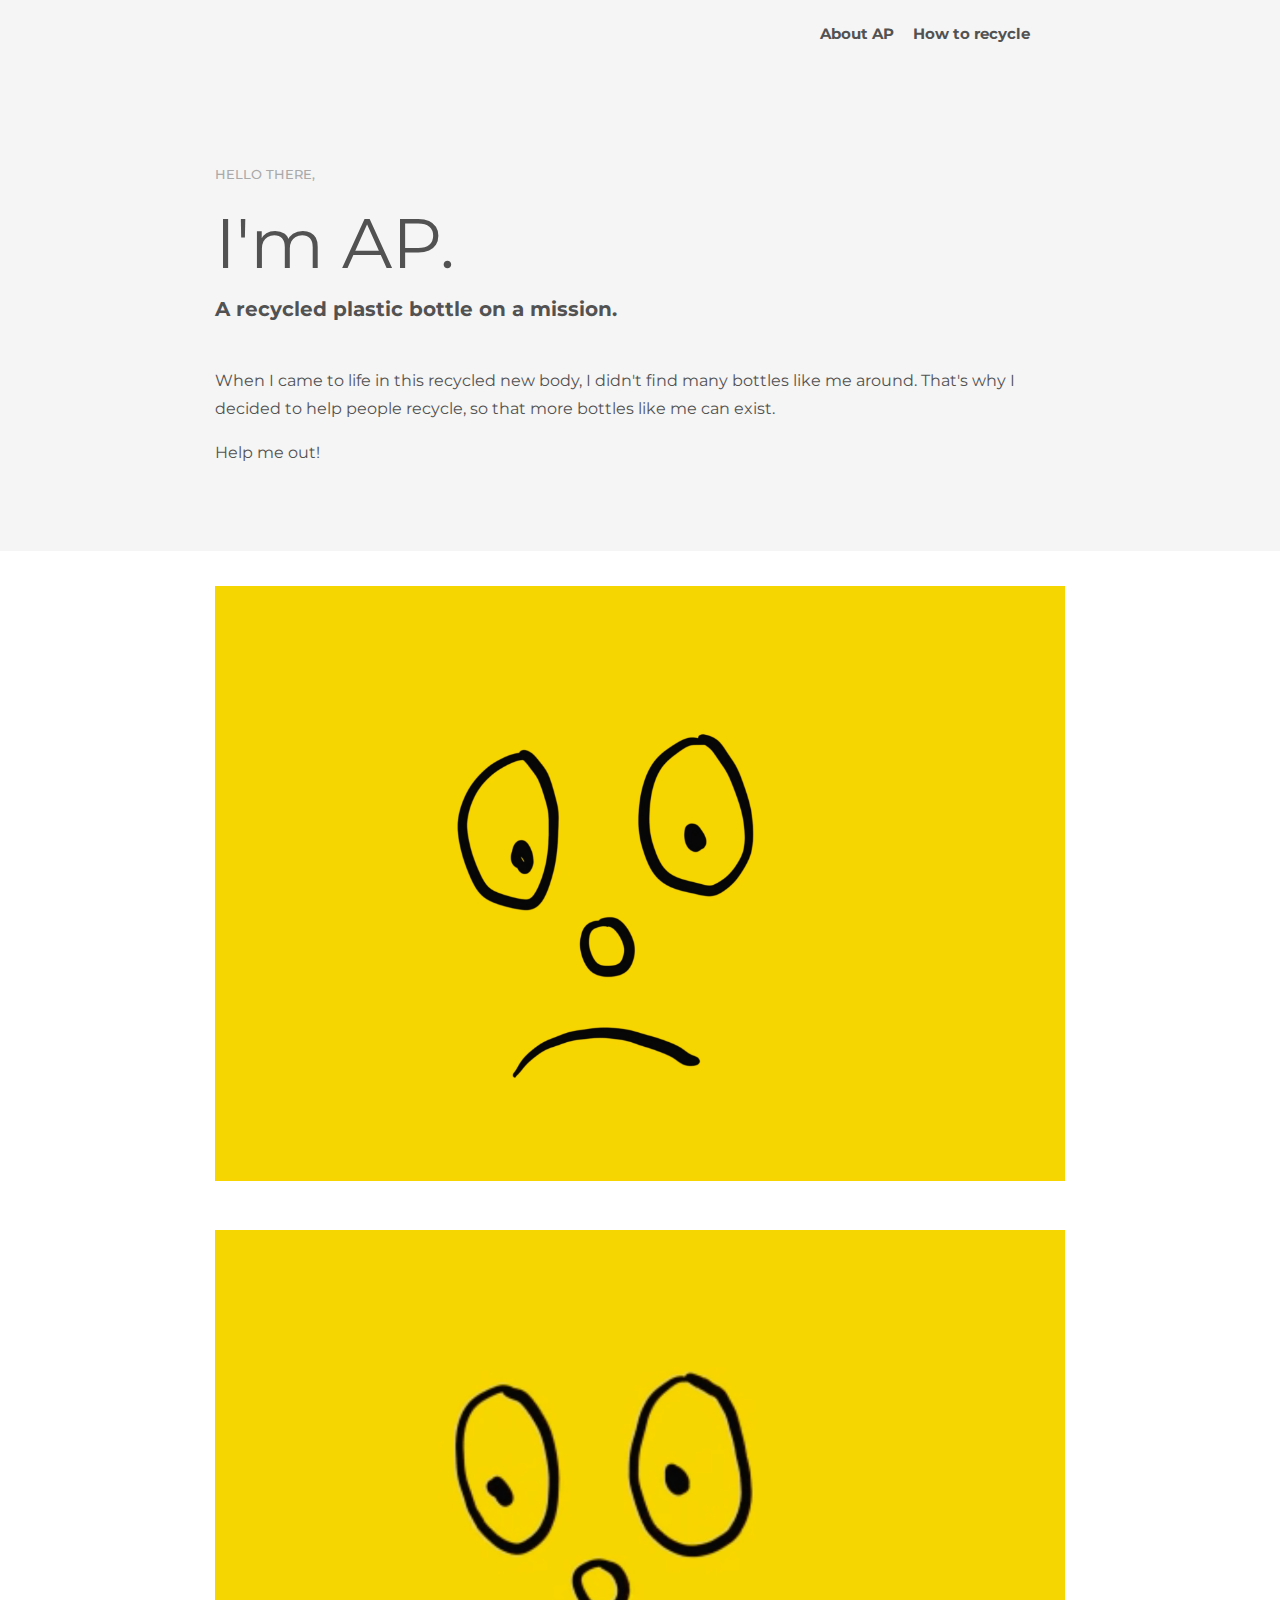
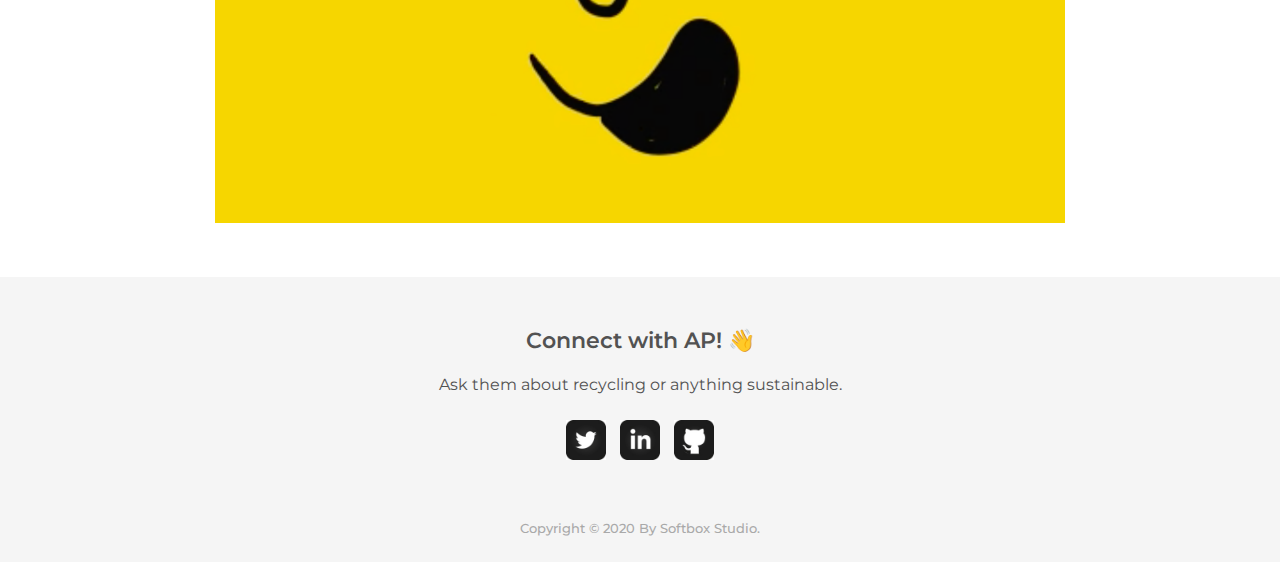
==== index.html @ f8be6249 "first draft" ====
<!DOCTYPE html>
<html lang="en">
  <head>
    <meta charset="UTF-8">
    <meta name="viewport" content="width=device-width, initial-scale=1.0">
    <title>AP The Recycled Bottle</title>
    <link href="https://fonts.googleapis.com/css?family=Montserrat:400,500,600, 700&display=swap" rel="stylesheet">
    <link rel="stylesheet" href="css/styles.css">
    <link rel="icon" href="images/browser-icon.jpg">
  </head>
  <body>
    <main>  
        
      <!-- ***************  Home  **************** -->
      <header>
        <div class="content-wrap-nav">
          <nav class="nav-global" data-nav>
            <a href="index.html#work" ><b>About AP</b></a>
            <a href="about.html"><b>How to recycle</b></a>
          </nav>
        </div>
        <div class="content-wrap-header">
          <h5>HELLO THERE,</h5>
          <h1>I'm AP.</h1>
          <h2>A recycled plastic bottle on a mission. </h2>
          <br>
          <p>When I came to life in this recycled new body, I didn't find many bottles like me around. That's why I decided to help people recycle, so that more bottles like me can exist.</p>
          <p>Help me out! </p>
          <br>
<!--
            <section class="btn">
                    <div>
                        <a href="images/CV.pdf" target="_blank"><b>Download Resume</b></a>
                </div>
            </section>
-->
        </div>
      </header>
        
      <!-- ************ PRESENTING AP  ************** -->
      <section class="projects" id="work">
        <div class="content-wrap-body divider" >
<!--          <h5>RECENT WORK</h5>-->

          <!-- Project 1 -->
          <section class="projects img">
                <a href="project1.html">
                  <img src="images/sad.png"  alt>
                </a> 
          </section>
          <!-- Project 2 -->
        
          <section class="projects img">
            <a href="project2.html">
              <img src="images/enthusiast.png" alt>
            </a>
          </section>
            
          <!-- Project 3 -->
<!--
          <section class="projects img">
            <a href="project3.html">
              <img src="images/project3.jpg"  alt>
            </a>
          </section>
            
           Project 4 
          <section class="projects img">
            <a href="project4.html">
              <img src="images/project4.jpg" alt>
            </a>
          </section>    
-->
        </div>
      </section>
      <footer class="footer">
        <div>
          <h4>Connect with AP! 👋 </h4>
          <p>Ask them about recycling or anything sustainable. </p>
          <ul class="list-reset-inline">
            <li>
              <a href="https://www.twitter.com/beatrice_neacsu" target="_blank">  
                  <img src="images/twitter.jpg" alt>
              </a>
            </li>
          <li>
            <a href="https://www.linkedin.com/in/beatriceneacsu/" target="_blank">
              <img src="images/linkedin.jpg" alt>
            </a>
          </li>
          <li>
            <a href="https://github.com/beatricene" target="_blank">
               <img src="images/github.jpg" alt>
            </a>
            </li>
          </ul>
          <h5>Copyright &copy; 2020 By Softbox Studio.</h5>
        </div>
      </footer>
    </main>
  </body>
</html>
---- css/styles.css ----
/* Home
------------------------------------*/
html {
  box-sizing: border-box;
}

#work {
   margin: auto; 
}

*, *:before, *:after {
  box-sizing: inherit;
}

body {
  color: #525252;
  margin: 0;
  padding: 0;
  font-family: 'Montserrat', sans-serif;
  font-size: 16px;
  line-height: 28px;
  font-weight: 400;
}

h1 {
  font-size: 70px;
  line-height: 1;
    color: #525252;
}

h1 {
  font-family: 'Montserrat', sans-serif;
  font-weight: 400;
  margin: 0;
}

h2 {
  font-size: 20px;
  color: #525252;
  margin-bottom: 0;
}

h3 {
 color: #525252;
  margin-bottom: 0;
}

h4 {
  font-weight: 600;
  font-size: 22px;
  margin: 0;
}

h5 {
    color: #A9A9A9;
    margin: 0;
    padding-bottom: 20px;
    font-weight: 500;
}

h6 {
    color: #525252;
    margin: 0;
    padding-top: 0px; 
    font-size: 14px;
    font-weight: 500;
}

p {
  margin: 4;
}

.content-wrap-nav {
  width: 100%;
  margin: 0 auto;
  padding: 20px 0;
  padding-bottom: 35px;
  position: fixed;
  top: 0;
  background: #f5f5f5;
}
    
.content-wrap-header {
  max-width: 850px;
  width: 85%;
  margin: 0 auto;
  padding: 40px 0;
  padding-top: 160px;
}

.content-wrap-body {
  max-width: 850px;
/*  width: 85%;*/
  margin: 0 auto;
  padding: 20px 0;
}

.item-details h3 + p {
  font-style: italic;
}
.item-details h3 ~ p {
  margin: 0;
}
.divider > section {
  border-bottom: none;
  padding: 15px 0;
  padding-bottom: 25px;
}

.divider > section:last-of-type {
  border-bottom: none;
}

.nav-global {
  font-family: 'Montserrat', sans-serif;
  font-weight: 400;
  margin-right: 250px;
  text-align: right;
  -webkit-transition: top .25s linear;
  transition: top .25s linear;
  font-size: 15px;
}

.nav-global a {
font-weight: 500;
    display: inline-block;
  padding-left: 15px;
  text-decoration: none;
  line-height: 1.1;
  color: #525252;
}

.nav-global a:hover {
  color: #A9A9A9;
}

.nav-global a:hover:after {
  width: 100%;
}

.li {
  list-style-type: none;
  margin-left: 250px;
  margin-top: -35px;
  margin-bottom: -20px;
  text-align: left;
  font-size: 17px;
  font-family: 'Montserrat', sans-serif;
  font-weight: 400;
}

.li a{
    font-weight: 500;
    line-height: 1.1;
    color: #525252;
    text-decoration: none;
    padding-bottom: 0;
}

.btn {
  background: #E16262;
  text-decoration: none;
  padding: 10px;
  border-radius: 4px;
  display: inline-block;
}

.btn:hover {
  background: #ea9191;
}

.btn a {
    text-decoration: none;
    color: #ffffff;
    font-size: 14px;
}

header {
  background: #f5f5f5;
}


/* Work
------------------------------------*/
.projects {
  background: #ffffff;
}

.project-item {
  overflow: hidden;
  width: 850px;
}

.projects img {
  max-width: 100%;
  height: auto;
}


/* Footer
--------------------------------------*/

.footer {
    background: #f5f5f5;
    padding-bottom: 20px;
    padding-top: 50px;
    text-align: center;
}

.list-reset-inline {
  margin: 0;
  padding: 0;
  list-style-type: none;
}

.list-reset-inline li {
  display: inline-block;
}

.footer img {
    width: 40px;
    margin: 5px;  
}

.footer h5 {
    padding-bottom: 0px;
    padding-top: 40px;
    margin-bottom: 0px;
}

/* About
--------------------------------------*/

.grid-about {
  background: #ffffff;
  width: 60%;
  margin: 0 auto;
  display: grid;
  grid-template-columns: 1.5fr 1fr;
  padding-top: 20px;
  grid-column-gap: 55px;
}

.grid-about h3 {
    color: #E16262;
    font-weight: 600;
    font-size: 22px;
    padding-bottom: 18px;
    margin: 0;
    padding-top: 20px;
}

.grid-about h4 {

  margin: 0;
  padding-top: 15px;
  font-size: 16px;
  
}

.grid-about h5 {
    color: #A9A9A9;
    margin: 0;
    padding-bottom: 0px;
}

.grid-about p {
    padding: 0;
    margin: 0;
}

.content-wrap-about {
  max-width: 850px;
  width: 85%;
  margin: 0 auto;
  padding: 40px 0;
  padding-top: 20px;
}


/* Projects
--------------------------------------*/

.content-wrap-projects {
  max-width: 850px;
  margin: 0 auto;
  padding: 20px 0;
}

.content-wrap-projects h1 {
   font-size: 35px; 
   font-weight: 600;
   padding-top: 50px;
   padding-bottom: 20px;
}

.content-wrap-projects h2 {
   color: #A9A9A9;
   margin: 0;
   padding-top: 20px;
   padding-bottom: 10px;
   font-size: 15px;
   font-weight: 600;
}

.content-wrap-projects p {
   margin: 0;
   padding-bottom: 40px;
    
}


/* Project 1
--------------------------------------*/

.content-wrap-project1 {
  background: #EE6965;
  width: 100%;
  margin: 0 auto;
  padding: 40px 0;
  padding-top: 40px;
}

.content-wrap-project1 img {
  max-width: 60%;
  padding-top: 80px;
  display: block;
  margin-left: auto;
  margin-right: auto;
}

.content-wrap-projects video{
    max-width: 1000px;
    max-height: 500px;
    display: block;
    margin-left: auto;
    margin-right: auto;
    padding-bottom: 30px;
}

.content-wrap-projects img{
    max-width: 100%;
    display: block;
    padding-bottom: 30px;


}
/* Project 2
--------------------------------------*/

.content-wrap-project2 {
  background: #333663;
  width: 100%;
  margin: 0 auto;
  padding: 40px 0;
  padding-top: 40px;
}

.content-wrap-project2 img {
  max-width: 60%;
  padding-top: 80px;
  display: block;
  margin-left: auto;
  margin-right: auto;
}


/* Project 3
--------------------------------------*/

.content-wrap-project3 {
  background: #f9e75f;
  width: 100%;
  margin: 0 auto;
  padding: 40px 0;
  padding-top: 40px;
}

.content-wrap-project3 img {
  max-width: 60%;
  padding-top: 80px;
  display: block;
  margin-left: auto;
  margin-right: auto;
}


/* Project 4
--------------------------------------*/

    
#processing-image {
    width: 500px;
    padding-bottom: 30px;
    display: block;
    margin-left: auto;
    margin-right: auto;
    }

.processing {
    width: 600px;
    height: 600px;
    display: block;
    margin-left: auto;
    margin-right: auto;
    }

.content-wrap-project4 {
  background: #565151;
  width: 100%;
  margin: 0 auto;
  padding: 40px 0;
  padding-top: 40px;
}

.content-wrap-project4 img {
  max-width: 60%;
  padding-top: 80px;
  display: block;
  margin-left: auto;
  margin-right: auto;
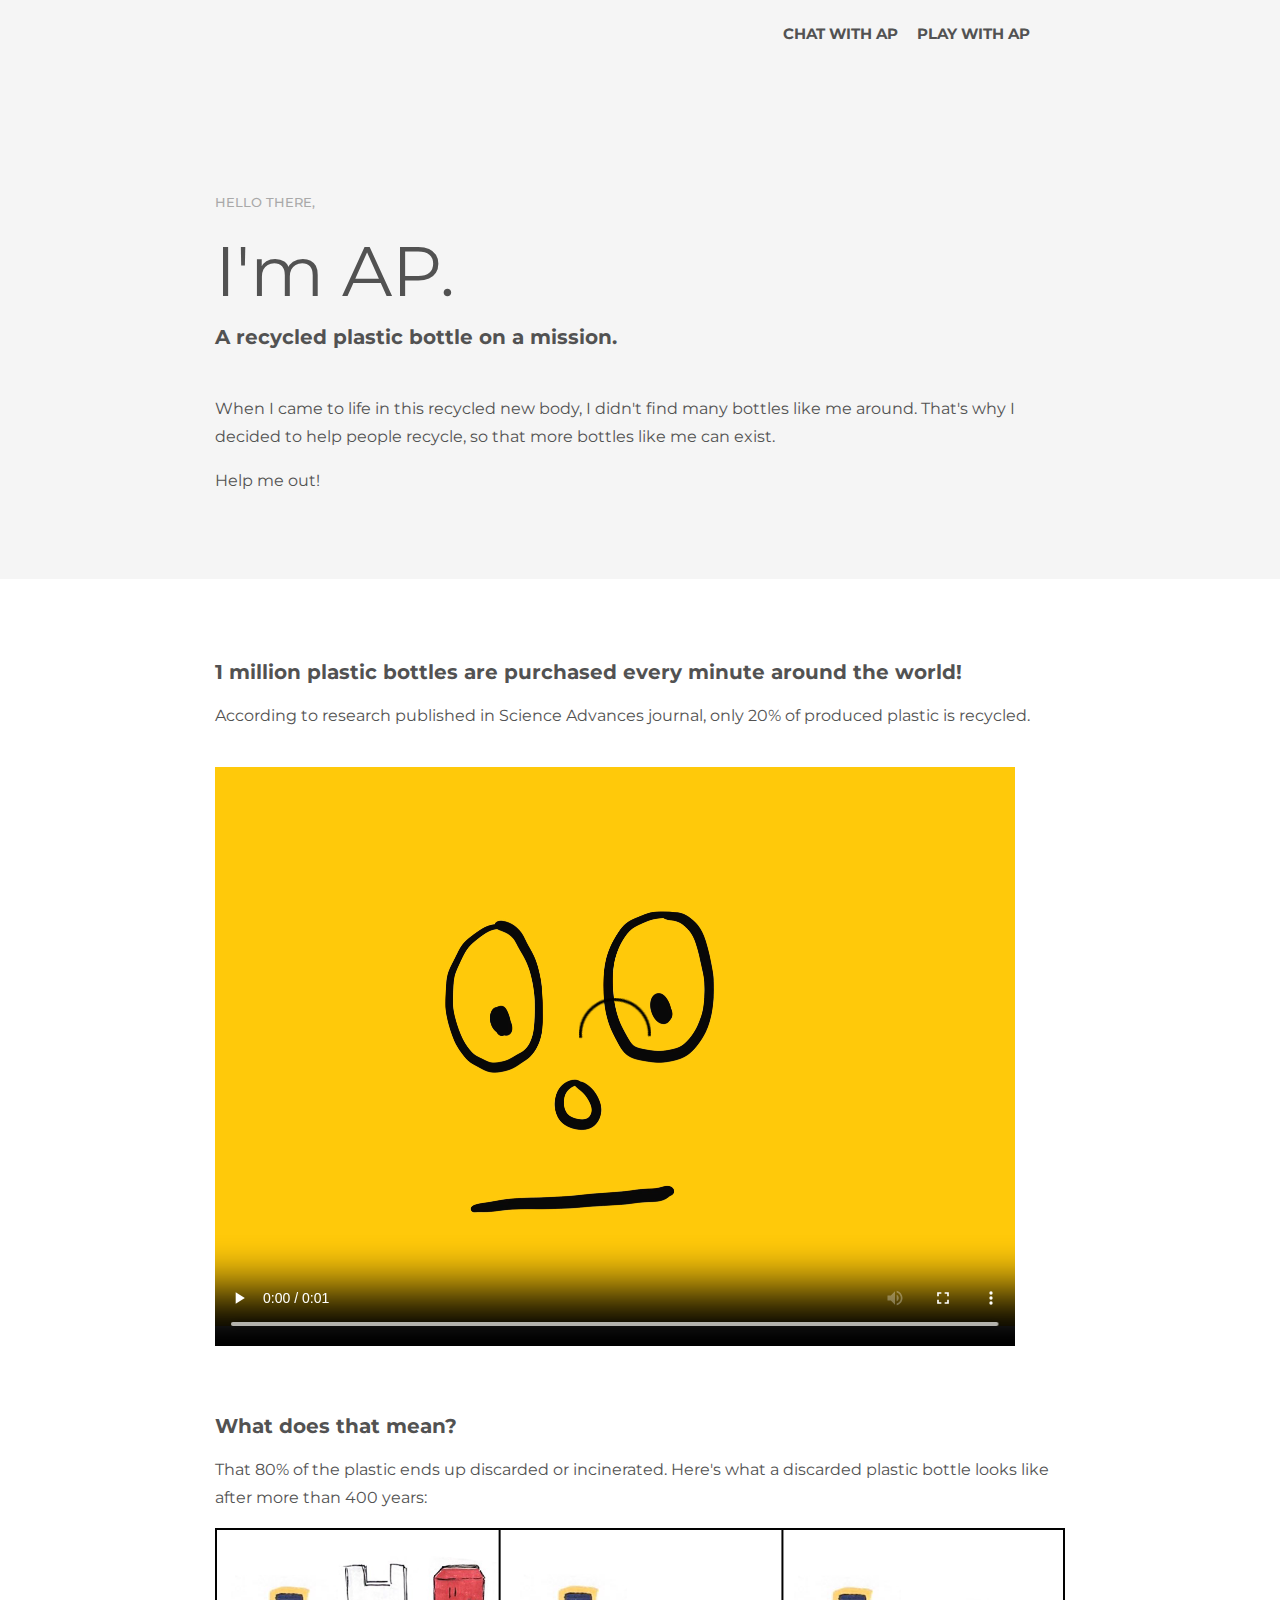
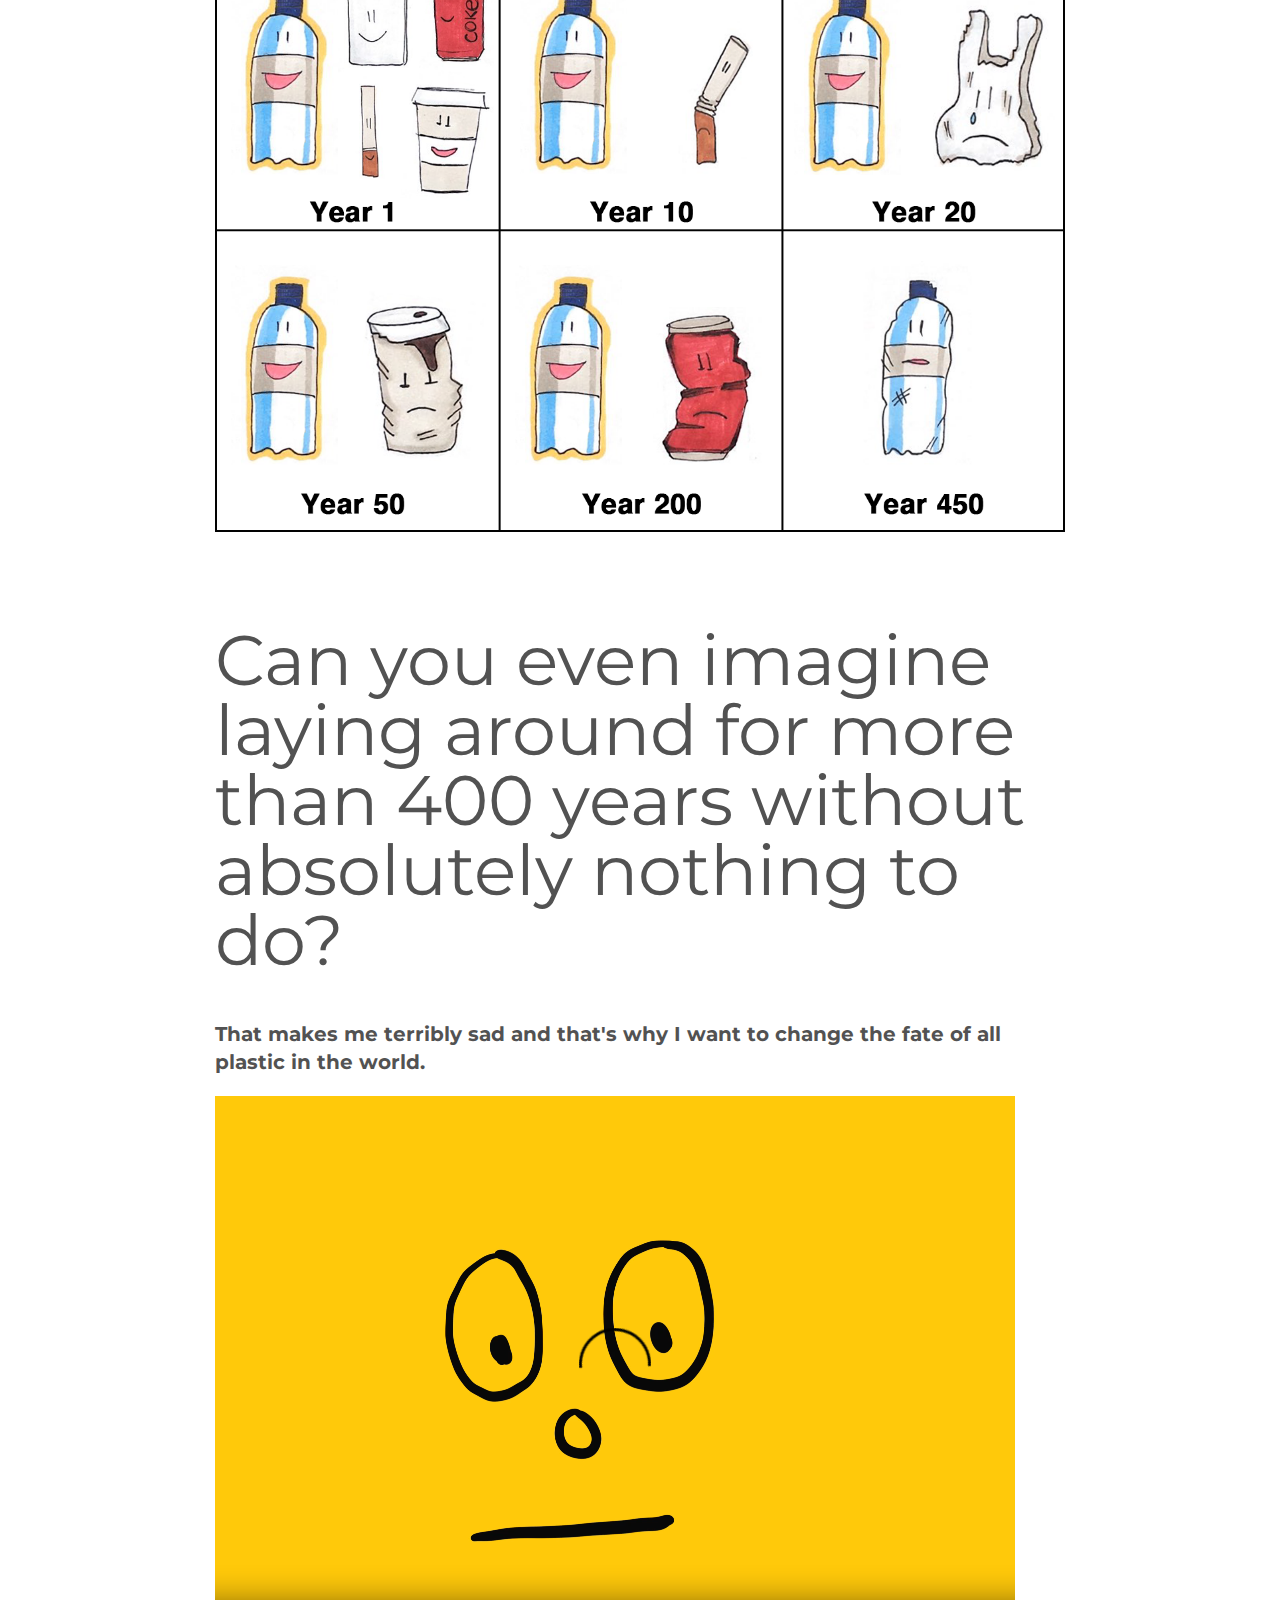
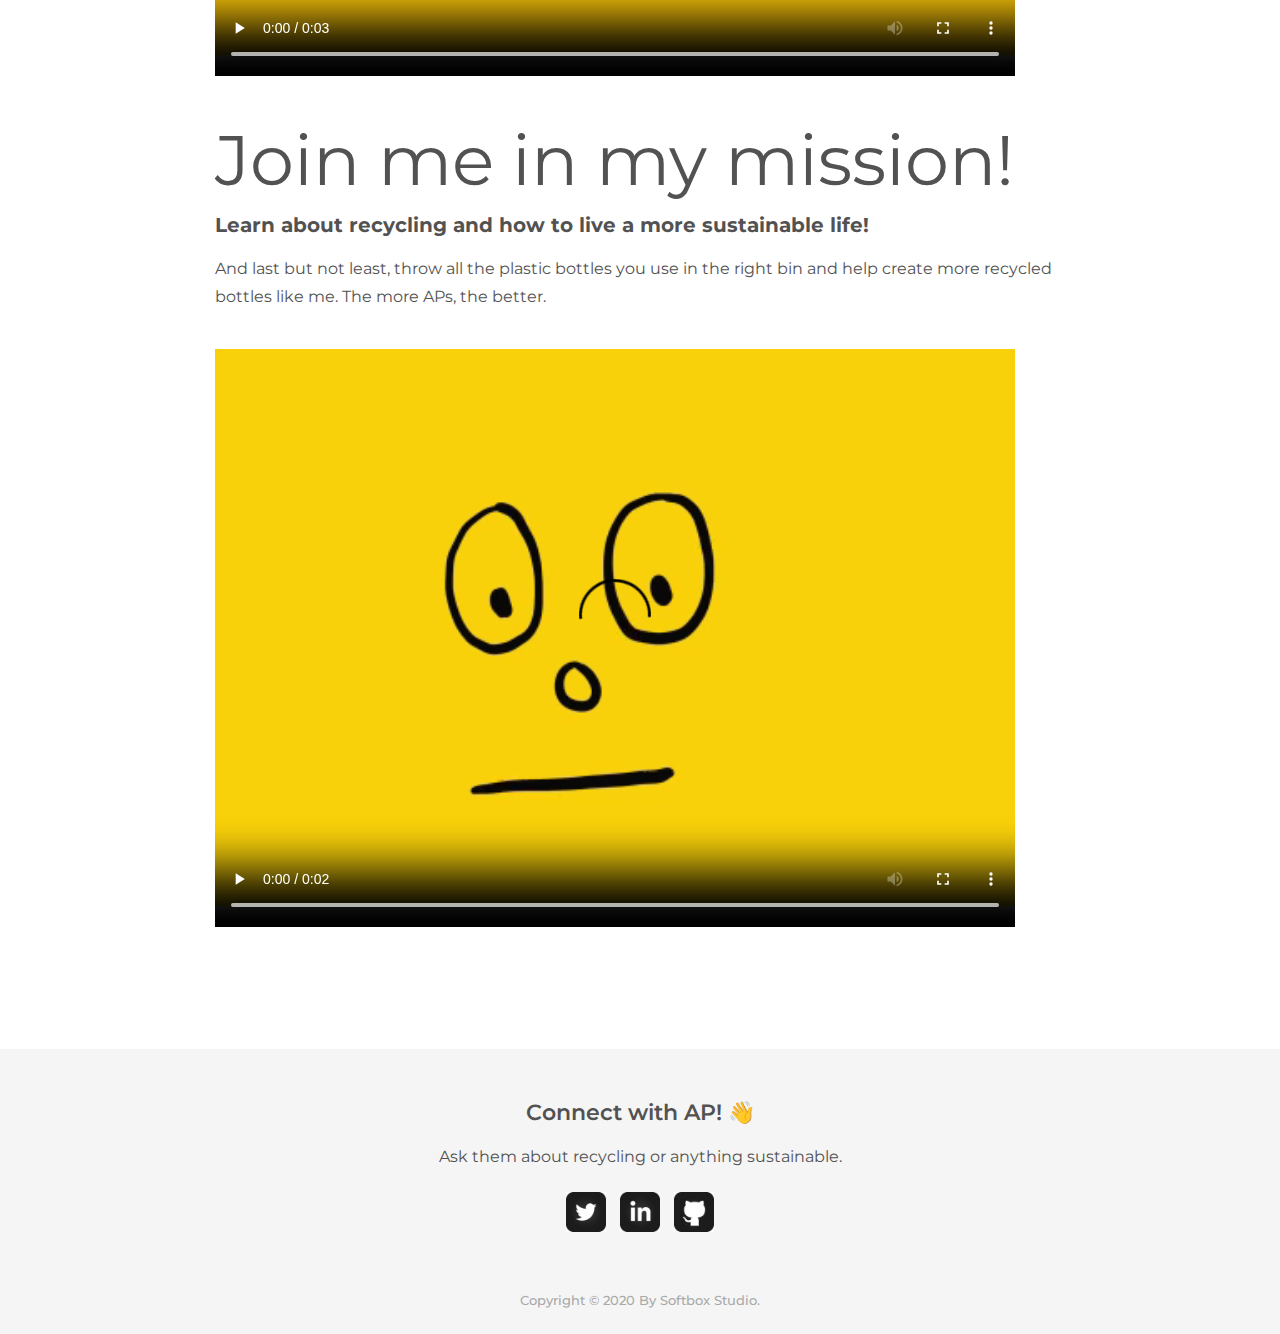
==== commit 196cc6eb: "story" ====
--- a/index.html
+++ b/index.html
@@ -15,17 +15,19 @@
       <header>
         <div class="content-wrap-nav">
           <nav class="nav-global" data-nav>
-            <a href="index.html#work" ><b>About AP</b></a>
-            <a href="about.html"><b>How to recycle</b></a>
+            <a href="index.html#work" ><b>CHAT WITH AP</b></a>
+            <a href="about.html"><b>PLAY WITH AP</b></a>
           </nav>
         </div>
         <div class="content-wrap-header">
+          <img src="images/bottle.png"  alt>
           <h5>HELLO THERE,</h5>
           <h1>I'm AP.</h1>
           <h2>A recycled plastic bottle on a mission. </h2>
           <br>
           <p>When I came to life in this recycled new body, I didn't find many bottles like me around. That's why I decided to help people recycle, so that more bottles like me can exist.</p>
           <p>Help me out! </p>
+<!--          <img src="images/endbottle.png"  alt>-->
           <br>
 <!--
             <section class="btn">
@@ -42,35 +44,48 @@
         <div class="content-wrap-body divider" >
 <!--          <h5>RECENT WORK</h5>-->
 
-          <!-- Project 1 -->
+          <!-- Starting -->
           <section class="projects img">
-                <a href="project1.html">
-                  <img src="images/sad.png"  alt>
-                </a> 
+                <br>
+                <h2>1 million plastic bottles are purchased every minute around the world!</h2>
+                <p>According to research published in Science Advances journal, only 20% of produced plastic is recycled.</p>
+                <video width="800" height="600" controls autoplay>
+                  <source src="images/surprisedface.mp4" type="video/mp4">
+                </video>
           </section>
-          <!-- Project 2 -->
+          <!-- Middle -->
         
           <section class="projects img">
-            <a href="project2.html">
-              <img src="images/enthusiast.png" alt>
-            </a>
+            <h2>What does that mean?</h2>
+            <p>That 80% of the plastic ends up discarded or incinerated. Here's what a discarded plastic bottle looks like after more than 400 years:</p>
+            <img src="images/discarded.png">
+            <br>
+            <br>
+            <br>
+            <br>
+              <h1>Can you even imagine laying around for more than 400 years without absolutely nothing to do?</h1>
+            <br>
+            <h2>That makes me terribly sad and that's why I want to change the fate of all plastic in the world.</h2>
+            <video width="800" height="600" controls autoplay>
+                  <source src="images/sadface.mp4" type="video/mp4">
+            </video>
           </section>
             
-          <!-- Project 3 -->
-<!--
+          <!-- End -->
           <section class="projects img">
-            <a href="project3.html">
-              <img src="images/project3.jpg"  alt>
-            </a>
+            <h1>Join me in my mission!</h1>
+            <h2>Learn about recycling and how to live a more sustainable life!</h2>
+            <p>And last but not least, throw all the plastic bottles you use in the right bin and help create more recycled bottles like me. The more APs, the better.</p>
+            <video width="800" height="600" controls autoplay>
+                  <source src="images/happyface.mp4" type="video/mp4">
+            </video>
           </section>
             
-           Project 4 
           <section class="projects img">
             <a href="project4.html">
               <img src="images/project4.jpg" alt>
             </a>
           </section>    
--->
         </div>
       </section>
       <footer class="footer">
